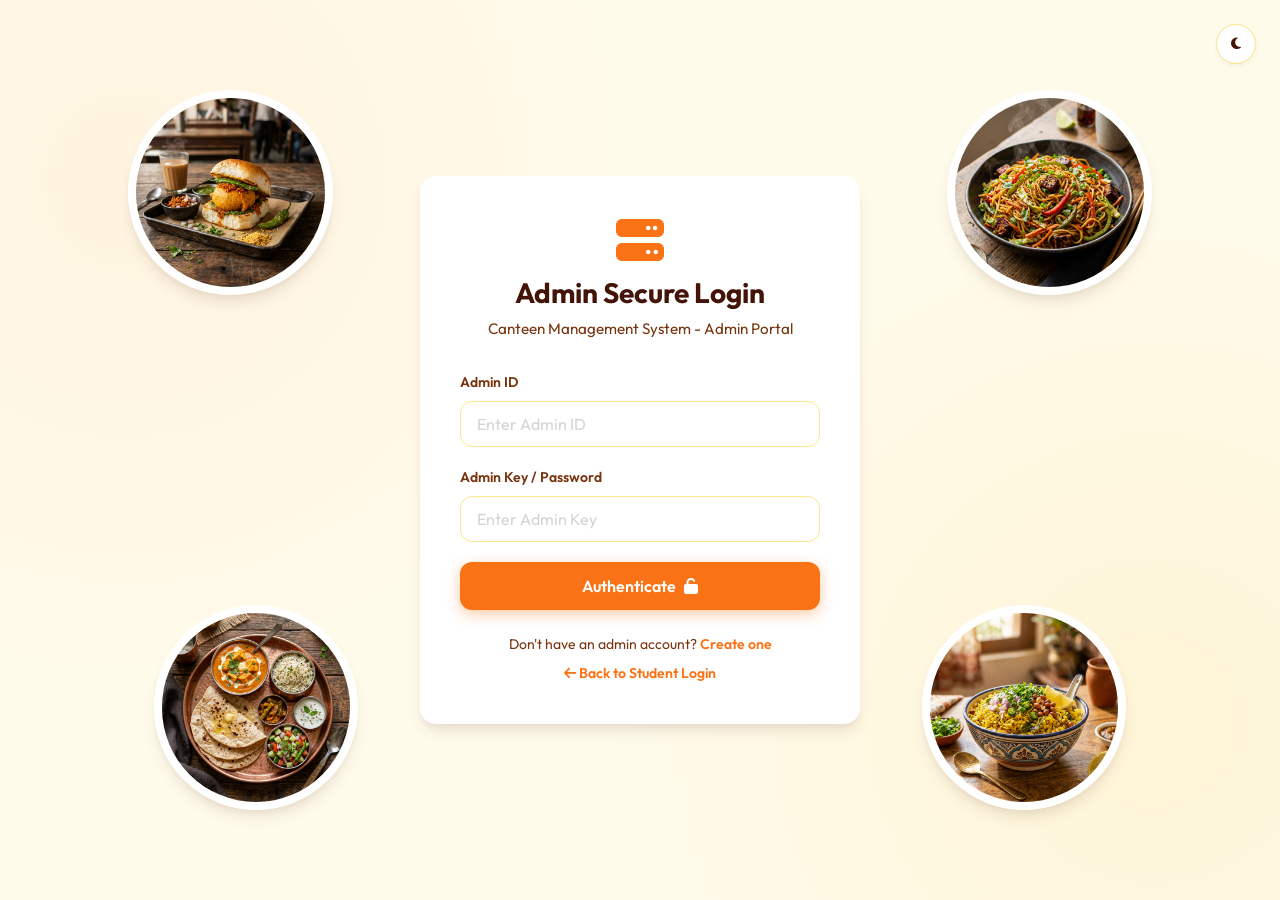
==== admin.html @ 91aa5bc1 "Initial commit - Smart Canteen System" ====
<!DOCTYPE html>
<html lang="en">
<head>
<meta charset="UTF-8">
<meta name="viewport" content="width=device-width, initial-scale=1.0">

<title>Admin Login | Smart Canteen</title>

<link href="https://fonts.googleapis.com/css2?family=Outfit:wght@300;400;500;600;700&display=swap" rel="stylesheet">
<link rel="stylesheet" href="https://cdnjs.cloudflare.com/ajax/libs/font-awesome/6.4.0/css/all.min.css">

<!-- Correct CSS -->
<link rel="stylesheet" href="style.css">

</head>

<body>

<button id="theme-toggle" class="theme-toggle-floating">
<i class="fa-solid fa-moon"></i>
</button>

<div class="auth-layout">

<!-- Food Images -->
<div class="bg-illustrations">

<img src="images/vada_pav.png" class="bg-image bg-img-1" alt="Vada Pav">

<img src="images/paneer_thali.png" class="bg-image bg-img-2" alt="Paneer Thali">

<img src="images/chinese_noodles.png" class="bg-image bg-img-3" alt="Chinese Noodles">

<img src="images/poha.png" class="bg-image bg-img-4" alt="Poha">

</div>

<div class="auth-card">

<div class="auth-header">

<i class="fa-solid fa-server logo-icon"></i>

<h1>Admin Secure Login</h1>

<p>Canteen Management System - Admin Portal</p>

</div>

<form id="admin-form">

<div class="form-group">

<label class="form-label">Admin ID</label>

<input type="text" id="admin-id" class="form-input" placeholder="Enter Admin ID" required>

</div>

<div class="form-group">

<label class="form-label">Admin Key / Password</label>

<input type="password" id="admin-key" class="form-input" placeholder="Enter Admin Key" required>

</div>

<button type="submit" class="btn btn-primary">

Authenticate <i class="fa-solid fa-unlock"></i>

</button>

</form>

<div class="auth-footer">

<p style="margin-bottom: 0.5rem;">

Don't have an admin account? <a href="admin-signup.html">Create one</a>

</p>

<p>

<a href="index.html">

<i class="fa-solid fa-arrow-left"></i> Back to Student Login

</a>

</p>

</div>

</div>

</div>

<script src="js/auth.js"></script>
<script src="script.js"></script>

</body>
</html>
---- style.css ----
:root {
    --primary: #f97316;
    --primary-hover: #ea580c;
    --primary-light: #ffedd5;
    --secondary: #fbbf24;
    --background: #fffbeb;
    --surface: #ffffff;
    --text-main: #431407;
    --text-muted: #78350f;
    --text-light: #9a3412;
    --border: #fde68a;
    --success: #10b981;
    --danger: #ef4444;
    --shadow-sm: 0 2px 4px rgba(67, 20, 7, 0.05);
    --shadow-md: 0 4px 6px -1px rgba(67, 20, 7, 0.1), 0 2px 4px -1px rgba(67, 20, 7, 0.06);
    --shadow-lg: 0 10px 15px -3px rgba(67, 20, 7, 0.1), 0 4px 6px -2px rgba(67, 20, 7, 0.05);
    --radius-sm: 0.5rem;
    --radius-md: 0.75rem;
    --radius-lg: 1rem;
    --radius-full: 9999px;
    --transition: all 0.3s cubic-bezier(0.4, 0, 0.2, 1);
  }
  
  [data-theme="dark"] {
    --primary: #f97316;
    --primary-hover: #fb923c;
    --primary-light: #431407;
    --secondary: #fbbf24;
    --background: #1c1917;
    --surface: #292524;
    --text-main: #f5f5f4;
    --text-muted: #d6d3d1;
    --text-light: #a8a29e;
    --border: #44403c;
    --shadow-sm: 0 2px 4px rgba(0, 0, 0, 0.2);
    --shadow-md: 0 4px 6px -1px rgba(0, 0, 0, 0.3), 0 2px 4px -1px rgba(0, 0, 0, 0.2);
    --shadow-lg: 0 10px 15px -3px rgba(0, 0, 0, 0.3), 0 4px 6px -2px rgba(0, 0, 0, 0.2);
  }
  
  /* Theme Toggle */
  .theme-toggle-floating {
    position: absolute;
    top: 1.5rem;
    right: 1.5rem;
    background: var(--surface);
    color: var(--text-main);
    border: 1px solid var(--border);
    width: 40px;
    height: 40px;
    border-radius: var(--radius-full);
    display: flex;
    align-items: center;
    justify-content: center;
    cursor: pointer;
    box-shadow: var(--shadow-sm);
    transition: var(--transition);
    z-index: 1000;
  }
  
  .theme-toggle-floating:hover {
    color: var(--primary);
    border-color: var(--primary);
    transform: translateY(-2px);
  }
  
  .theme-toggle-nav {
    background: none;
    border: none;
    color: var(--text-main);
    font-size: 1.25rem;
    cursor: pointer;
    transition: var(--transition);
    display: flex;
    align-items: center;
    justify-content: center;
  }
  
  .theme-toggle-nav:hover {
    color: var(--primary);
  }
  
  * {
    margin: 0;
    padding: 0;
    box-sizing: border-box;
  }
  
  body {
    font-family: 'Outfit', sans-serif;
    background-color: var(--background);
    color: var(--text-main);
    line-height: 1.5;
    min-height: 100vh;
    display: flex;
    flex-direction: column;
  }
  
  /* Utilities */
  .container {
    width: 100%;
    max-width: 1200px;
    margin: 0 auto;
    padding: 0 1.5rem;
  }
  
  .auth-layout {
    display: flex;
    align-items: center;
    justify-content: center;
    min-height: 100vh;
    padding: 2rem;
    position: relative;
    overflow: hidden;
    background-image: radial-gradient(circle at 10% 20%, rgba(249, 115, 22, 0.05) 0%, transparent 40%),
                      radial-gradient(circle at 90% 80%, rgba(251, 191, 36, 0.1) 0%, transparent 40%);
  }
  
  /* Background Illustrations */
  .bg-illustrations {
    position: absolute;
    top: 0;
    left: 0;
    width: 100%;
    height: 100%;
    pointer-events: none;
    z-index: 0;
  }
  
  /* Static Food Background Images */
  .bg-image {
    position: absolute;
    width: clamp(120px, 16vw, 220px);
    height: clamp(120px, 16vw, 220px);
    object-fit: cover;
    border-radius: 50%; /* Clean circular container */
    box-shadow: var(--shadow-lg);
    border: 8px solid var(--surface);
    transition: transform 0.3s ease;
    z-index: 1;
  }
  
  [data-theme="dark"] .bg-image {
    box-shadow: 0 10px 25px -5px rgba(0, 0, 0, 0.6);
    border-color: #3f3f46;
  }
  
  .bg-image:hover {
    transform: scale(1.05);
  }
  
  /* Canteen Layout Positioning */
  .bg-img-1 { 
      top: 10%; 
      left: clamp(2%, 10vw, 15%); 
  } /* Vada Pav - Top Left */
  
  .bg-img-2 { 
      bottom: 10%; 
      left: clamp(5%, 12vw, 18%); 
  } /* Tea - Bottom Left */
  
  .bg-img-3 { 
      top: 10%; 
      right: clamp(2%, 10vw, 15%); 
  } /* Noodles - Top Right */
  
  .bg-img-4 { 
      bottom: 10%; 
      right: clamp(5%, 12vw, 18%); 
  } /* Poha - Bottom Right */
  
  .auth-card {
    background: var(--surface);
    width: 100%;
    max-width: 440px;
    border-radius: var(--radius-lg);
    box-shadow: var(--shadow-lg);
    padding: 2.5rem;
    position: relative;
    overflow: hidden;
    z-index: 10;
  }
  
  .auth-header {
    text-align: center;
    margin-bottom: 2rem;
  }
  
  .auth-header .logo-icon {
    font-size: 3rem;
    color: var(--primary);
    margin-bottom: 0.5rem;
    display: inline-block;
    animation: bounce 2s infinite ease-in-out;
  }
  
  .auth-header h1 {
    font-size: 1.75rem;
    font-weight: 700;
    color: var(--text-main);
  }
  
  .auth-header p {
    color: var(--text-muted);
    font-size: 0.95rem;
    margin-top: 0.25rem;
  }
  
  /* Forms */
  .form-group {
    margin-bottom: 1.25rem;
  }
  
  .form-label {
    display: block;
    font-size: 0.875rem;
    font-weight: 600;
    color: var(--text-muted);
    margin-bottom: 0.5rem;
  }
  
  .form-input {
    width: 100%;
    padding: 0.75rem 1rem;
    border: 1.5px solid var(--border);
    border-radius: var(--radius-md);
    font-family: inherit;
    font-size: 1rem;
    color: var(--text-main);
    background-color: var(--surface);
    transition: var(--transition);
  }
  
  .form-input:focus {
    outline: none;
    border-color: var(--primary);
    box-shadow: 0 0 0 3px var(--primary-light);
  }
  
  .form-input::placeholder {
    color: #d6d3d1;
  }
  
  .form-select {
    appearance: none;
    background-image: url("data:image/svg+xml,%3Csvg xmlns='http://www.w3.org/2000/svg' fill='none' viewBox='0 0 24 24' stroke='%2378350f'%3E%3Cpath stroke-linecap='round' stroke-linejoin='round' stroke-width='2' d='M19 9l-7 7-7-7'%3E%3C/path%3E%3C/svg%3E");
    background-repeat: no-repeat;
    background-position: right 1rem center;
    background-size: 1rem;
    padding-right: 2.5rem;
  }
  
  .btn {
    display: inline-flex;
    align-items: center;
    justify-content: center;
    gap: 0.5rem;
    width: 100%;
    padding: 0.875rem 1.5rem;
    border-radius: var(--radius-md);
    font-family: inherit;
    font-size: 1rem;
    font-weight: 600;
    cursor: pointer;
    transition: var(--transition);
    border: none;
  }
  
  .btn-primary {
    background-color: var(--primary);
    color: white;
    box-shadow: 0 4px 14px 0 rgba(249, 115, 22, 0.39);
  }
  
  .btn-primary:hover {
    background-color: var(--primary-hover);
    transform: translateY(-1px);
    box-shadow: 0 6px 20px rgba(249, 115, 22, 0.4);
  }
  
  .btn-primary:active {
    transform: translateY(1px);
  }
  
  .btn-outline {
    background-color: transparent;
    color: var(--primary);
    border: 2px solid var(--primary);
  }
  
  .btn-outline:hover {
    background-color: var(--primary-light);
  }
  
  .auth-footer {
    margin-top: 1.5rem;
    text-align: center;
    font-size: 0.875rem;
    color: var(--text-muted);
  }
  
  .auth-footer a {
    color: var(--primary);
    font-weight: 600;
    text-decoration: none;
    transition: var(--transition);
  }
  
  .auth-footer a:hover {
    text-decoration: underline;
    color: var(--primary-hover);
  }
  
  /* Animations */
  @keyframes bounce {
    0%, 100% { transform: translateY(0); }
    50% { transform: translateY(-5px); }
  }
  
  @keyframes fadeIn {
    from { opacity: 0; transform: translateY(10px); }
    to { opacity: 1; transform: translateY(0); }
  }
  
  .animate-fade-in {
    animation: fadeIn 0.5s ease-out forwards;
  }
  
  .delay-1 { animation-delay: 0.1s; }
  .delay-2 { animation-delay: 0.2s; }
  .delay-3 { animation-delay: 0.3s; }
  
  /* Dashboard Layout */
  .app-header {
    background-color: var(--surface);
    box-shadow: var(--shadow-sm);
    position: sticky;
    top: 0;
    z-index: 100;
  }
  
  .nav-container {
    display: flex;
    justify-content: space-between;
    align-items: center;
    height: 4.5rem;
  }
  
  .nav-brand {
    display: flex;
    align-items: center;
    gap: 0.75rem;
    font-size: 1.5rem;
    font-weight: 700;
    color: var(--text-main);
    text-decoration: none;
  }
  
  .nav-brand i {
    color: var(--primary);
    font-size: 1.75rem;
  }
  
  .nav-actions {
    display: flex;
    align-items: center;
    gap: 1.5rem;
  }
  
  .cart-btn {
    position: relative;
    background: none;
    border: none;
    color: var(--text-main);
    font-size: 1.5rem;
    cursor: pointer;
    transition: var(--transition);
  }
  
  .cart-btn:hover {
    color: var(--primary);
  }
  
  .cart-badge {
    position: absolute;
    top: -8px;
    right: -8px;
    background-color: var(--primary);
    color: white;
    font-size: 0.75rem;
    font-weight: 700;
    height: 20px;
    min-width: 20px;
    border-radius: var(--radius-full);
    display: flex;
    align-items: center;
    justify-content: center;
    padding: 0 4px;
  }
  
  .user-profile {
    display: flex;
    align-items: center;
    gap: 0.75rem;
  }
  
  .user-avatar {
    width: 40px;
    height: 40px;
    border-radius: var(--radius-full);
    background-color: var(--primary-light);
    color: var(--primary);
    display: flex;
    align-items: center;
    justify-content: center;
    font-weight: 700;
  }
  
  .user-info {
    display: none;
  }
  
  @media (min-width: 768px) {
    .user-info {
      display: block;
    }
  }
  
  .user-name {
    font-weight: 600;
    font-size: 0.95rem;
  }
  
  .user-role {
    font-size: 0.75rem;
    color: var(--text-muted);
  }
  
  /* Main Dashboard */
  .dashboard-main {
    padding: 2rem 0;
    flex: 1;
  }
  
  .category-filter {
    display: flex;
    gap: 1rem;
    overflow-x: auto;
    padding-bottom: 1rem;
    margin-bottom: 2rem;
    scrollbar-width: none;
  }
  
  .category-filter::-webkit-scrollbar {
    display: none;
  }
  
  .category-btn {
    white-space: nowrap;
    padding: 0.5rem 1.25rem;
    border-radius: var(--radius-full);
    background-color: var(--surface);
    color: var(--text-muted);
    border: 1px solid var(--border);
    font-weight: 500;
    cursor: pointer;
    transition: var(--transition);
    display: flex;
    align-items: center;
    gap: 0.5rem;
  }
  
  .category-btn:hover {
    border-color: var(--primary);
    color: var(--primary);
  }
  
  .category-btn.active {
    background-color: var(--primary);
    color: white;
    border-color: var(--primary);
  }
  
  /* Menu Grid */
  .menu-section {
    margin-bottom: 3rem;
  }
  
  .section-title {
    font-size: 1.5rem;
    margin-bottom: 1.5rem;
    display: flex;
    align-items: center;
    gap: 0.5rem;
  }
  
  .section-title i {
    color: var(--primary);
  }
  
  .menu-grid {
    display: grid;
    grid-template-columns: repeat(auto-fill, minmax(280px, 1fr));
    gap: 1.5rem;
  }
  
  .food-card {
    background: var(--surface);
    border-radius: var(--radius-lg);
    overflow: hidden;
    box-shadow: var(--shadow-sm);
    transition: var(--transition);
    border: 1px solid transparent;
    display: flex;
    flex-direction: column;
  }
  
  .food-card:hover {
    transform: translateY(-4px);
    box-shadow: var(--shadow-md);
    border-color: var(--border);
  }
  
  .food-img-wrapper {
    position: relative;
    height: 180px;
    overflow: hidden;
    background-color: var(--primary-light);
    display: flex;
    align-items: center;
    justify-content: center;
  }
  
  .food-img-wrapper img {
    width: 100%;
    height: 100%;
    object-fit: cover;
    transition: transform 0.5s ease;
  }
  
  .food-card:hover .food-img-wrapper img {
    transform: scale(1.05);
  }
  
  .food-badge {
    position: absolute;
    top: 1rem;
    right: 1rem;
    background-color: var(--surface);
    color: var(--success);
    font-size: 0.75rem;
    font-weight: 700;
    padding: 0.25rem 0.5rem;
    border-radius: var(--radius-md);
    box-shadow: var(--shadow-sm);
    display: flex;
    align-items: center;
    gap: 0.25rem;
  }
  
  .food-badge.non-veg {
    color: var(--danger);
  }
  
  .food-details {
    padding: 1.25rem;
    flex: 1;
    display: flex;
    flex-direction: column;
  }
  
  .food-title {
    font-size: 1.125rem;
    font-weight: 700;
    margin-bottom: 0.5rem;
  }
  
  .food-desc {
    font-size: 0.875rem;
    color: var(--text-muted);
    margin-bottom: 1rem;
    flex: 1;
  }
  
  .food-footer {
    display: flex;
    justify-content: space-between;
    align-items: center;
    margin-top: auto;
  }
  
  .food-price {
    font-size: 1.25rem;
    font-weight: 700;
    color: var(--primary);
  }
  
  .btn-add {
    background-color: var(--primary-light);
    color: var(--primary);
    border: none;
    width: 36px;
    height: 36px;
    border-radius: var(--radius-full);
    display: flex;
    align-items: center;
    justify-content: center;
    cursor: pointer;
    transition: var(--transition);
  }
  
  .btn-add:hover {
    background-color: var(--primary);
    color: white;
  }
  
  /* Cart Sidebar */
  .cart-sidebar {
    position: fixed;
    top: 0;
    right: -400px;
    width: 100%;
    max-width: 400px;
    height: 100vh;
    background-color: var(--surface);
    box-shadow: -4px 0 15px rgba(0,0,0,0.05);
    z-index: 1000;
    transition: right 0.3s ease-in-out;
    display: flex;
    flex-direction: column;
  }
  
  .cart-sidebar.open {
    right: 0;
  }
  
  .cart-overlay {
    position: fixed;
    top: 0;
    left: 0;
    width: 100%;
    height: 100%;
    background-color: rgba(67, 20, 7, 0.4);
    backdrop-filter: blur(2px);
    z-index: 999;
    opacity: 0;
    visibility: hidden;
    transition: all 0.3s ease;
  }
  
  .cart-overlay.show {
    opacity: 1;
    visibility: visible;
  }
  
  .cart-header {
    padding: 1.5rem;
    border-bottom: 1px solid var(--border);
    display: flex;
    justify-content: space-between;
    align-items: center;
  }
  
  .cart-header h2 {
    font-size: 1.25rem;
    display: flex;
    align-items: center;
    gap: 0.5rem;
  }
  
  .close-cart {
    background: none;
    border: none;
    font-size: 1.5rem;
    color: var(--text-muted);
    cursor: pointer;
    transition: var(--transition);
  }
  
  .close-cart:hover {
    color: var(--danger);
  }
  
  .cart-items {
    flex: 1;
    overflow-y: auto;
    padding: 1.5rem;
  }
  
  .cart-empty {
    height: 100%;
    display: flex;
    flex-direction: column;
    align-items: center;
    justify-content: center;
    color: var(--text-light);
    gap: 1rem;
  }
  
  .cart-empty i {
    font-size: 4rem;
    color: var(--border);
  }
  
  .cart-item {
    display: flex;
    gap: 1rem;
    margin-bottom: 1.5rem;
    padding-bottom: 1.5rem;
    border-bottom: 1px solid var(--border);
  }
  
  .cart-item-img {
    width: 70px;
    height: 70px;
    border-radius: var(--radius-md);
    object-fit: cover;
  }
  
  .cart-item-details {
    flex: 1;
  }
  
  .cart-item-title {
    font-weight: 600;
    margin-bottom: 0.25rem;
  }
  
  .cart-item-price {
    color: var(--primary);
    font-weight: 600;
    font-size: 0.95rem;
    margin-bottom: 0.5rem;
  }
  
  .cart-item-actions {
    display: flex;
    align-items: center;
    gap: 0.75rem;
  }
  
  .qty-btn {
    width: 28px;
    height: 28px;
    border-radius: var(--radius-md);
    border: 1px solid var(--border);
    background: var(--surface);
    color: var(--text-main);
    cursor: pointer;
    display: flex;
    align-items: center;
    justify-content: center;
    transition: var(--transition);
  }
  
  .qty-btn:hover {
    background: var(--primary-light);
    border-color: var(--primary);
    color: var(--primary);
  }
  
  .qty-value {
    font-weight: 600;
    font-size: 0.95rem;
    width: 1.5rem;
    text-align: center;
  }
  
  .remove-item {
    margin-left: auto;
    color: var(--danger);
    background: none;
    border: none;
    cursor: pointer;
    padding: 0.25rem;
  }
  
  .cart-footer {
    padding: 1.5rem;
    border-top: 1px solid var(--border);
    background-color: var(--background);
  }
  
  .cart-summary-row {
    display: flex;
    justify-content: space-between;
    margin-bottom: 0.75rem;
    font-size: 0.95rem;
    color: var(--text-muted);
  }
  
  .cart-total {
    display: flex;
    justify-content: space-between;
    margin-top: 1rem;
    padding-top: 1rem;
    border-top: 1px dashed var(--border);
    font-size: 1.25rem;
    font-weight: 700;
    color: var(--text-main);
    margin-bottom: 1.5rem;
  }
  
  /* Toast */
  .toast-container {
    position: fixed;
    bottom: 2rem;
    right: 2rem;
    z-index: 2000;
    display: flex;
    flex-direction: column;
    gap: 0.5rem;
  }
  
  .toast {
    background: var(--surface);
    border-left: 4px solid var(--success);
    padding: 1rem 1.5rem;
    border-radius: var(--radius-md);
    box-shadow: var(--shadow-lg);
    display: flex;
    align-items: center;
    gap: 0.75rem;
    animation: slideInUp 0.3s ease forwards;
    color: var(--text-main);
    font-weight: 500;
  }
  
  @keyframes slideInUp {
    from { transform: translateY(100%); opacity: 0; }
    to { transform: translateY(0); opacity: 1; }
  }
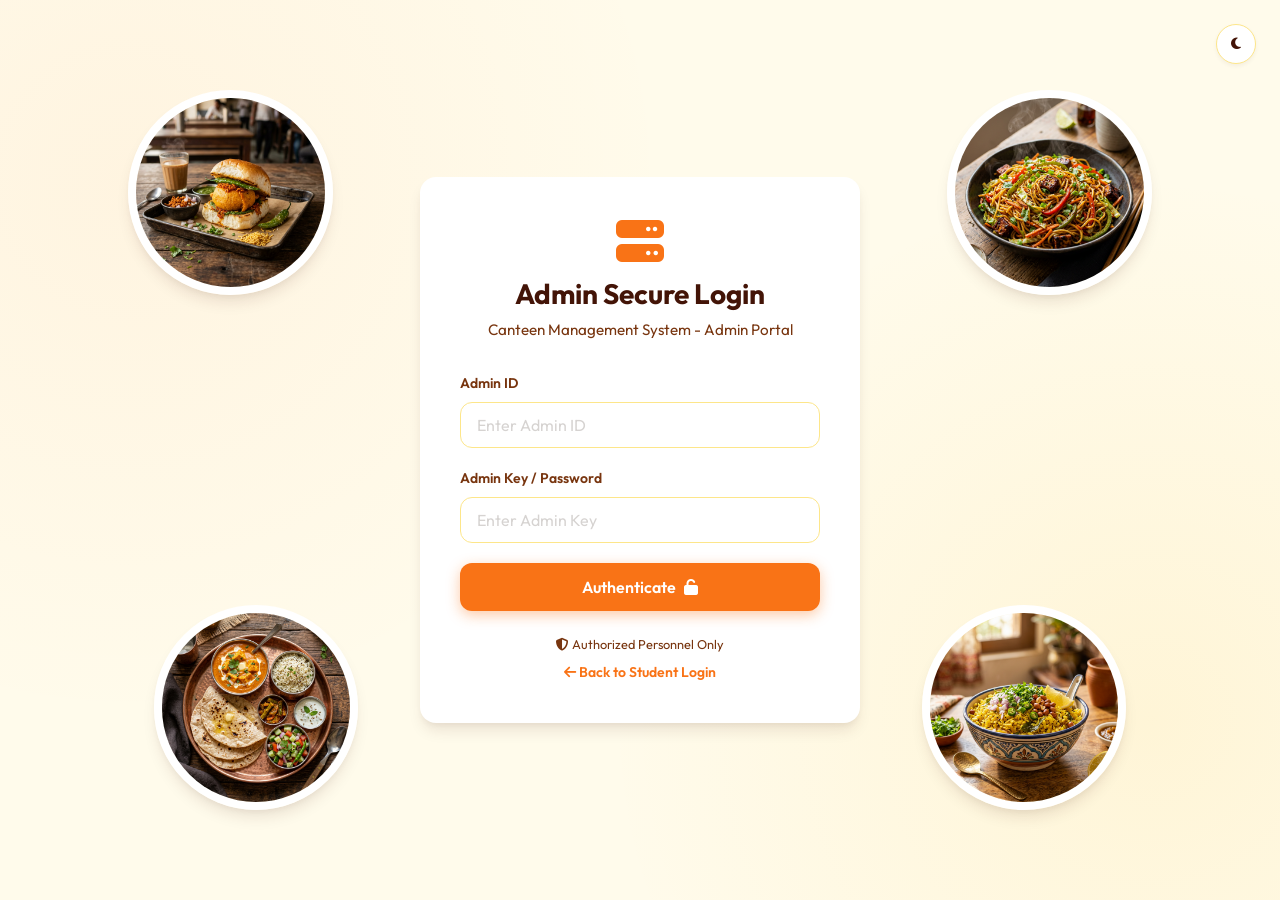
==== commit aaf15a06: "fixed timezones, live polling, and cancel lock" ====
--- a/admin.html
+++ b/admin.html
@@ -75,10 +75,8 @@
 
 <div class="auth-footer">
 
-<p style="margin-bottom: 0.5rem;">
-
-Don't have an admin account? <a href="admin-signup.html">Create one</a>
-
+<p style="margin-bottom: 0.5rem; color: var(--text-muted); font-size: 0.8rem;">
+<i class="fa-solid fa-shield-halved"></i> Authorized Personnel Only
 </p>
 
 <p>
